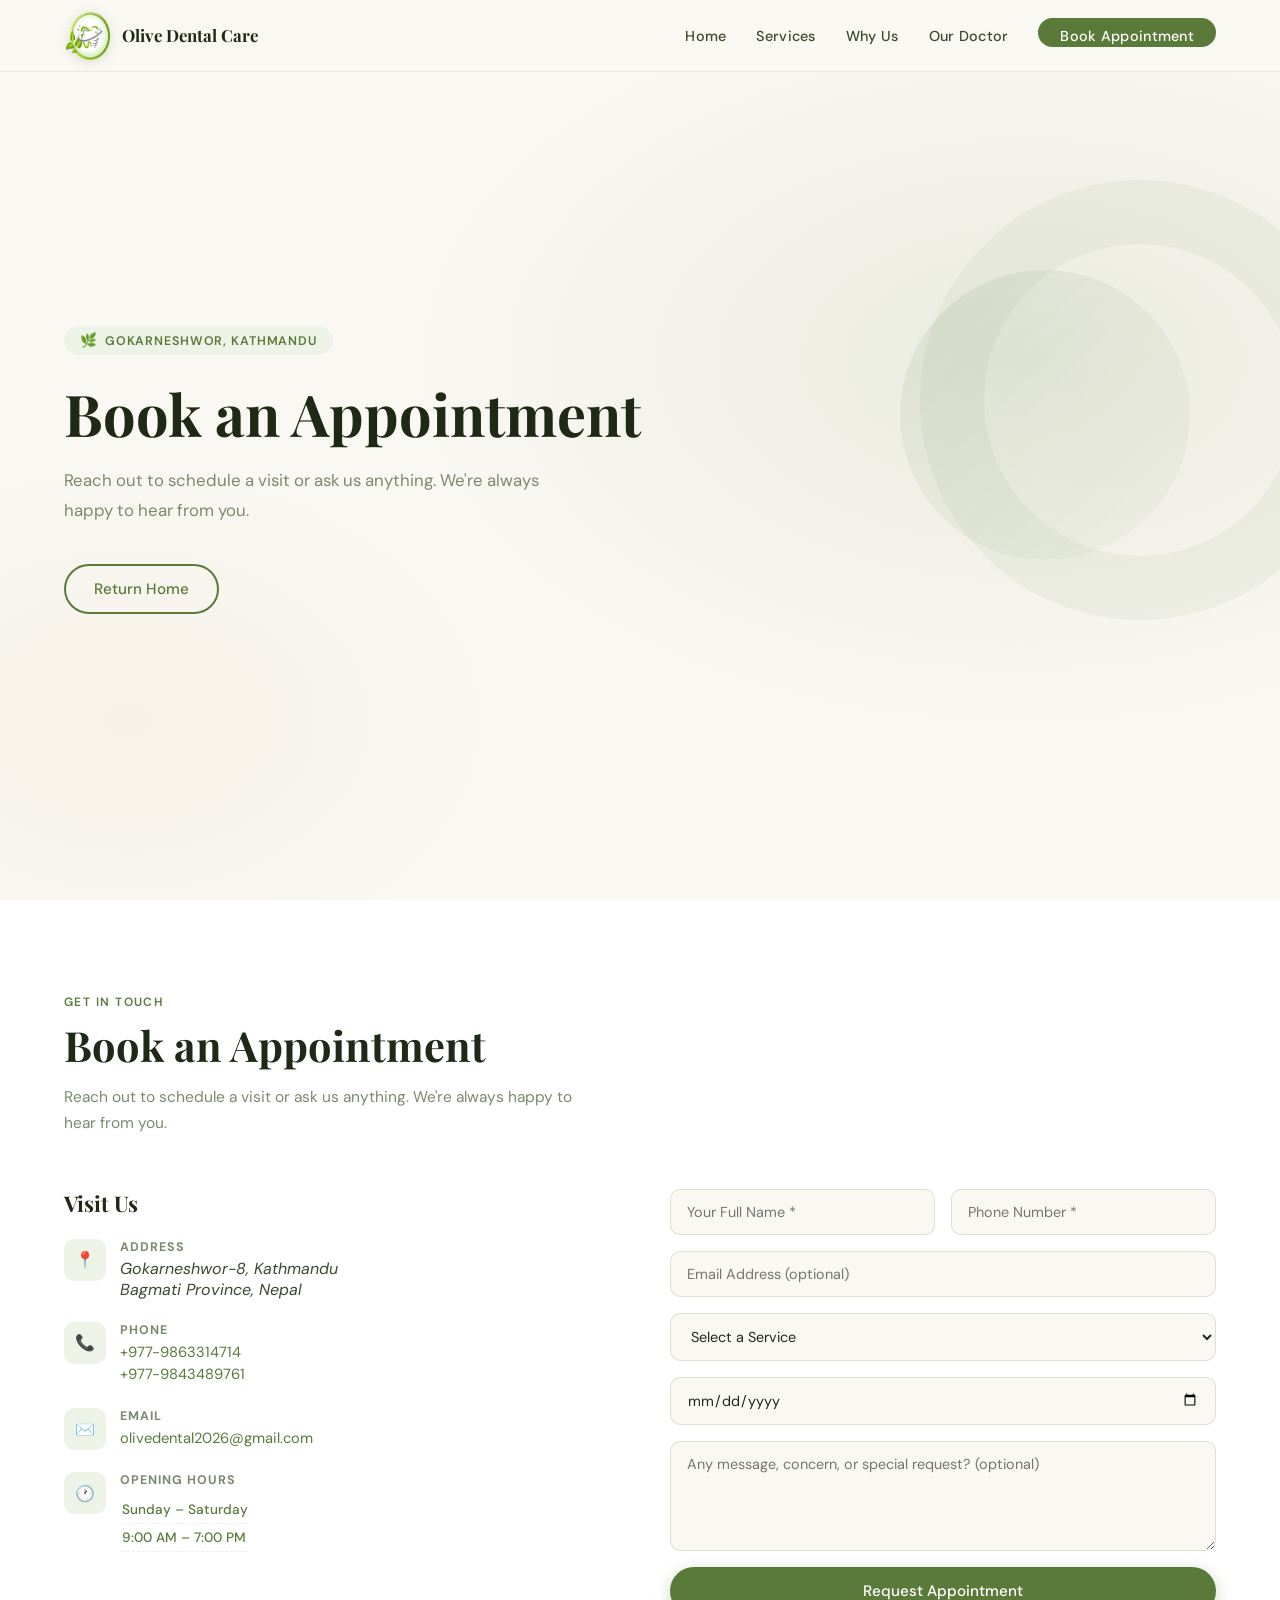
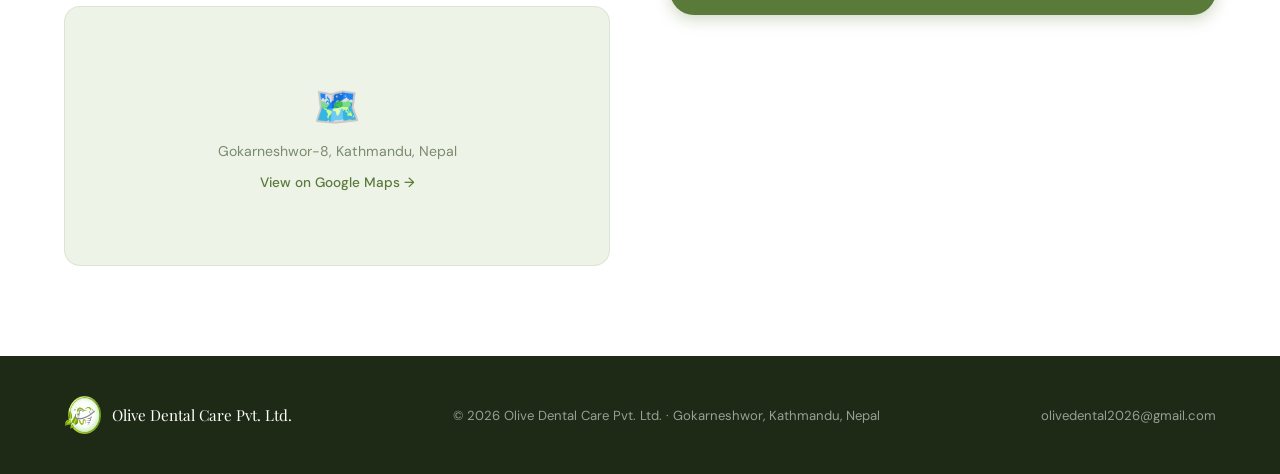
==== contact.html @ b0c2723f "changes" ====
<!DOCTYPE html>
<html lang="en">
<head>
  <meta charset="UTF-8" />
  <meta name="viewport" content="width=device-width, initial-scale=1.0"/>
  <meta name="description" content="Contact Olive Dental Care in Gokarneshwor, Kathmandu to book an appointment or ask about services, opening hours, and location."/>
  <meta name="robots" content="index, follow"/>
  <title>Contact | Olive Dental Care</title>
  <link rel="preconnect" href="https://fonts.googleapis.com"/>
  <link rel="preconnect" href="https://fonts.gstatic.com" crossorigin/>
  <link href="https://fonts.googleapis.com/css2?family=Playfair+Display:ital,wght@0,400;0,600;0,700;1,400&family=DM+Sans:wght@300;400;500&display=swap" rel="stylesheet"/>
  <link rel="stylesheet" href="style.css"/>
</head>
<body>
<nav id="navbar">
  <a href="index.html" class="nav-logo">
    <img src="assets/logo.png" alt="Olive Dental Care Logo"/>
    <div class="nav-logo-text">
      <strong>Olive Dental Care</strong>
    </div>
  </a>
  <button class="hamburger" id="hamburger" aria-label="Toggle menu">
    <span></span><span></span><span></span>
  </button>
  <ul class="nav-links" id="nav-links">
    <li><a href="index.html">Home</a></li>
    <li><a href="services.html">Services</a></li>
    <li><a href="why-us.html">Why Us</a></li>
    <li><a href="team.html">Our Doctor</a></li>
    <li><a href="contact.html" class="nav-cta">Book Appointment</a></li>
  </ul>
</nav>
<main>
  <section class="hero" id="home">
    <div class="hero-content">
      <div class="hero-badge">Gokarneshwor, Kathmandu</div>
      <h1>Book an Appointment</h1>
      <p>Reach out to schedule a visit or ask us anything. We're always happy to hear from you.</p>
      <div class="hero-actions">
        <a href="index.html" class="btn-outline">Return Home</a>
      </div>
    </div>
  </section>

  <section id="contact">
    <div class="reveal">
      <span class="section-label">Get in Touch</span>
      <h2 class="section-title">Book an Appointment</h2>
      <p class="section-sub">Reach out to schedule a visit or ask us anything. We're always happy to hear from you.</p>
    </div>

    <div class="contact-wrap">
      <div class="contact-info reveal">
        <h3>Visit Us</h3>
        <div class="info-item">
          <div class="info-icon">📍</div>
          <div>
            <h5>Address</h5>
            <address>Gokarneshwor-8, Kathmandu<br/>Bagmati Province, Nepal</address>
          </div>
        </div>
        <div class="info-item">
          <div class="info-icon">📞</div>
          <div>
            <h5>Phone</h5>
            <p>
              <a href="tel:+97701XXXXXXX">+977-9863314714</a><br/>
              <a href="tel:+9779XXXXXXXXX">+977-9843489761</a>
            </p>
          </div>
        </div>
        <div class="info-item">
          <div class="info-icon">✉️</div>
          <div>
            <h5>Email</h5>
            <p><a href="mailto:olivedental2026@gmail.com">olivedental2026@gmail.com</a></p>
          </div>
        </div>
        <div class="info-item">
          <div class="info-icon">🕐</div>
          <div>
            <h5>Opening Hours</h5>
            <table class="hours-table">
              <tr><td>Sunday – Saturday</td></tr>
              <tr><td>9:00 AM – 7:00 PM</td></tr>
            </table>
          </div>
        </div>
        <div class="map-wrap reveal">
          <span>🗺️</span>
          <p>Gokarneshwor-8, Kathmandu, Nepal</p>
          <a href="https://maps.app.goo.gl/W4mNRPkaabusVkdQ7" target="_blank" rel="noopener">
            View on Google Maps →
          </a>
        </div>
      </div>
      <div class="reveal">
        <div class="contact-form" id="appt-form">
          <div class="form-row">
            <input type="text" placeholder="Your Full Name *" id="f-name" required/>
            <input type="tel" placeholder="Phone Number *" id="f-phone" required/>
          </div>
          <input type="email" placeholder="Email Address (optional)" id="f-email"/>
          <select id="f-service">
            <option value="" disabled selected>Select a Service</option>
            <option>General Check-up &amp; Cleaning</option>
            <option>Teeth Whitening</option>
            <option>Dental Filling</option>
            <option>Root Canal Treatment</option>
            <option>Orthodontics / Braces</option>
            <option>Crowns &amp; Bridges</option>
            <option>Dental Implants</option>
            <option>Paediatric Dentistry</option>
            <option>Other / Not Sure</option>
          </select>
          <input type="date" id="f-date"/>
          <textarea placeholder="Any message, concern, or special request? (optional)" id="f-msg"></textarea>
          <button class="btn-primary" onclick="submitForm()" type="button">
            Request Appointment
          </button>
          <div class="form-success" id="form-success">
            ✅ Thank you! We'll call you shortly to confirm your appointment.
          </div>
        </div>
      </div>
    </div>
  </section>
</main>
<footer>
  <div class="footer-brand">
    <img src="assets/logo.png" alt="Olive Dental Care"/>
    <span>Olive Dental Care Pvt. Ltd.</span>
  </div>
  <p>© 2026 Olive Dental Care Pvt. Ltd. · Gokarneshwor, Kathmandu, Nepal</p>
  <p><a href="mailto:olivedental2026@gmail.com">olivedental2026@gmail.com</a></p>
</footer>
<script src="script.js"></script>
</body>
</html>
---- style.css ----
/* ═══════════════════════════════════════════════
   Olive Dental Care Pvt. Ltd. — Stylesheet
   ═══════════════════════════════════════════════ */

:root {
  --olive:       #5a7a3a;
  --olive-light: #7da050;
  --olive-pale:  #eef3e8;
  --cream:       #faf8f3;
  --dark:        #1e2a16;
  --text:        #3a4a2e;
  --muted:       #7a8a6e;
  --white:       #ffffff;
  --accent:      #c8a96e;
  --shadow:      0 4px 24px rgba(30,42,22,.10);
}

*, *::before, *::after { box-sizing: border-box; margin: 0; padding: 0; }
html { scroll-behavior: smooth; }

body {
  font-family: 'DM Sans', sans-serif;
  background: var(--cream);
  color: var(--text);
  overflow-x: hidden;
}

/* ── NAV ───────────────────────────────────────── */
nav {
  position: fixed; top: 0; left: 0; right: 0; z-index: 100;
  display: flex; align-items: center; justify-content: space-between;
  padding: 0 5%;
  height: 72px;
  background: rgba(250,248,243,.94);
  backdrop-filter: blur(12px);
  border-bottom: 1px solid rgba(90,122,58,.12);
  transition: box-shadow .3s;
}
nav.scrolled { box-shadow: var(--shadow); }

.nav-logo {
  display: flex; align-items: center; gap: 10px;
  text-decoration: none;
}
.nav-logo img {
  width: 48px; height: 48px;
  object-fit: contain;
  filter: drop-shadow(0 2px 6px rgba(90,122,58,.20));
}
.nav-logo-text { line-height: 1.15; }
.nav-logo-text strong {
  display: block;
  font-family: 'Playfair Display', serif;
  font-size: 1.05rem; font-weight: 700;
  color: var(--dark);
}
.nav-logo-text small {
  font-size: .68rem; font-weight: 400;
  color: var(--muted); letter-spacing: .07em;
  text-transform: uppercase;
}

.nav-links { display: flex; gap: 30px; list-style: none; }
.nav-links a {
  text-decoration: none; font-size: .9rem; font-weight: 500;
  color: var(--text); letter-spacing: .02em;
  position: relative; padding-bottom: 2px;
}
.nav-links a::after {
  content: ''; position: absolute; left: 0; bottom: 0;
  width: 0; height: 2px; background: var(--olive);
  transition: width .3s;
}
.nav-links a:hover::after { width: 100%; }
.nav-cta {
  background: var(--olive); color: white !important;
  padding: 9px 22px; border-radius: 50px;
  font-weight: 500 !important;
  transition: background .2s !important;
}
.nav-cta:hover { background: var(--olive-light) !important; }
.nav-cta::after { display: none !important; }

.hamburger {
  display: none; flex-direction: column; gap: 5px; cursor: pointer;
  background: none; border: none; padding: 4px;
}
.hamburger span {
  display: block; width: 24px; height: 2px;
  background: var(--dark); border-radius: 2px; transition: all .3s;
}

/* ── HERO ──────────────────────────────────────── */
.hero {
  min-height: 100vh;
  display: flex; align-items: center;
  padding: 110px 5% 70px;
  background:
    radial-gradient(ellipse 70% 60% at 80% 40%, rgba(90,122,58,.10) 0%, transparent 70%),
    radial-gradient(ellipse 50% 50% at 10% 80%, rgba(200,169,110,.08) 0%, transparent 60%),
    var(--cream);
  position: relative; overflow: hidden;
}
.hero::before {
  content: '';
  position: absolute; right: -80px; top: 20%;
  width: 440px; height: 440px; border-radius: 50%;
  border: 64px solid rgba(90,122,58,.06);
  pointer-events: none;
}
.hero::after {
  content: '';
  position: absolute; right: 90px; top: 30%;
  width: 290px; height: 290px; border-radius: 50%;
  background: linear-gradient(135deg, rgba(90,122,58,.10), rgba(125,160,80,.04));
  pointer-events: none;
}

.hero-content { max-width: 620px; }
.hero-badge {
  display: inline-flex; align-items: center; gap: 7px;
  background: var(--olive-pale); color: var(--olive);
  padding: 6px 16px; border-radius: 50px;
  font-size: .78rem; font-weight: 600; letter-spacing: .07em;
  text-transform: uppercase; margin-bottom: 26px;
  animation: fadeUp .7s ease both;
}
.hero-badge::before { content: '🌿'; font-size: .85rem; }

.hero h1 {
  font-family: 'Playfair Display', serif;
  font-size: clamp(2.4rem, 5vw, 3.6rem);
  line-height: 1.12; font-weight: 700;
  color: var(--dark); margin-bottom: 20px;
  animation: fadeUp .7s .1s ease both;
}
.hero h1 em { font-style: italic; color: var(--olive); }

.hero p {
  font-size: 1.05rem; line-height: 1.78;
  color: var(--muted); max-width: 490px; margin-bottom: 38px;
  animation: fadeUp .7s .2s ease both;
}

.hero-actions {
  display: flex; gap: 14px; flex-wrap: wrap;
  animation: fadeUp .7s .3s ease both;
}

.hero-stats {
  display: flex; gap: 36px; margin-top: 54px;
  animation: fadeUp .7s .4s ease both;
}
.stat span {
  display: block;
  font-family: 'Playfair Display', serif;
  font-size: 1.9rem; font-weight: 700; color: var(--dark);
}
.stat small { font-size: .82rem; color: var(--muted); font-weight: 400; }

/* ── BUTTONS ───────────────────────────────────── */
.btn-primary {
  background: var(--olive); color: white;
  padding: 14px 32px; border-radius: 50px;
  font-size: .95rem; font-weight: 500; font-family: 'DM Sans', sans-serif;
  text-decoration: none; border: none; cursor: pointer;
  transition: background .2s, transform .2s, box-shadow .2s;
  box-shadow: 0 4px 16px rgba(90,122,58,.30);
}
.btn-primary:hover {
  background: var(--olive-light);
  transform: translateY(-2px);
  box-shadow: 0 6px 24px rgba(90,122,58,.35);
}
.btn-outline {
  background: transparent; color: var(--olive);
  padding: 13px 28px; border-radius: 50px;
  font-size: .95rem; font-weight: 500; font-family: 'DM Sans', sans-serif;
  text-decoration: none; border: 2px solid var(--olive);
  transition: background .2s, color .2s;
}
.btn-outline:hover { background: var(--olive); color: white; }

/* ── SECTION COMMONS ───────────────────────────── */
section { padding: 90px 5%; }
.section-label {
  display: inline-block;
  font-size: .75rem; font-weight: 600;
  letter-spacing: .12em; text-transform: uppercase;
  color: var(--olive); margin-bottom: 10px;
}
.section-title {
  font-family: 'Playfair Display', serif;
  font-size: clamp(1.8rem, 3.5vw, 2.6rem);
  font-weight: 700; color: var(--dark);
  line-height: 1.2; margin-bottom: 14px;
}
.section-sub {
  font-size: .97rem; color: var(--muted);
  line-height: 1.7; max-width: 520px;
}

/* ── SERVICES ──────────────────────────────────── */
#services { background: var(--white); }
.services-header { text-align: center; margin-bottom: 56px; }
.services-header .section-sub { margin: 0 auto; }

.services-grid {
  display: grid;
  grid-template-columns: repeat(auto-fit, minmax(240px, 1fr));
  gap: 24px;
}
.service-card {
  background: var(--cream);
  border: 1px solid rgba(90,122,58,.10);
  border-radius: 20px; padding: 32px 28px;
  transition: transform .25s, box-shadow .25s, border-color .25s;
}
.service-card:hover {
  transform: translateY(-6px);
  box-shadow: 0 12px 36px rgba(90,122,58,.13);
  border-color: rgba(90,122,58,.24);
}
.service-icon {
  width: 52px; height: 52px; border-radius: 14px;
  background: var(--olive-pale);
  display: flex; align-items: center; justify-content: center;
  font-size: 1.5rem; margin-bottom: 18px;
}
.service-card h3 {
  font-family: 'Playfair Display', serif;
  font-size: 1.1rem; font-weight: 600;
  color: var(--dark); margin-bottom: 8px;
}
.service-card p { font-size: .88rem; color: var(--muted); line-height: 1.65; }

/* ── WHY US ────────────────────────────────────── */
#why { background: var(--olive); color: white; }
#why .section-label { color: var(--accent); }
#why .section-title { color: white; }
#why .section-sub { color: rgba(255,255,255,.70); }

.why-grid {
  display: grid; grid-template-columns: 1fr 1fr;
  gap: 24px; margin-top: 52px;
}
.why-item {
  display: flex; gap: 16px; align-items: flex-start;
  background: rgba(255,255,255,.08);
  border: 1px solid rgba(255,255,255,.12);
  border-radius: 16px; padding: 24px;
  transition: background .25s;
}
.why-item:hover { background: rgba(255,255,255,.14); }
.why-num {
  font-family: 'Playfair Display', serif;
  font-size: 2rem; font-weight: 700; color: var(--accent);
  line-height: 1; flex-shrink: 0;
}
.why-item h4 { font-weight: 600; font-size: .95rem; margin-bottom: 6px; }
.why-item p { font-size: .85rem; color: rgba(255,255,255,.65); line-height: 1.6; }

/* ── TEAM ──────────────────────────────────────── */
#team { background: var(--cream); }
.team-center { display: flex; justify-content: center; margin-top: 52px; }

.team-card {
  background: white; border-radius: 24px; overflow: hidden;
  box-shadow: 0 8px 40px rgba(30,42,22,.13);
  max-width: 380px; width: 100%;
  transition: transform .25s, box-shadow .25s;
}
.team-card:hover {
  transform: translateY(-6px);
  box-shadow: 0 16px 48px rgba(30,42,22,.17);
}
.team-avatar {
  height: 200px;
  background: linear-gradient(135deg, var(--olive-pale) 0%, rgba(200,169,110,.18) 100%);
  display: flex; align-items: center; justify-content: center;
  font-size: 5rem;
  position: relative;
}
.team-avatar::after {
  content: '';
  position: absolute; bottom: 0; left: 0; right: 0; height: 40px;
  background: linear-gradient(to top, white, transparent);
}
.team-info { padding: 28px 32px 32px; text-align: center; }
.team-info h4 {
  font-family: 'Playfair Display', serif;
  font-size: 1.35rem; color: var(--dark); margin-bottom: 6px;
}
.team-badge {
  display: inline-block;
  background: var(--olive-pale); color: var(--olive);
  font-size: .78rem; font-weight: 600; letter-spacing: .06em;
  text-transform: uppercase; padding: 4px 14px; border-radius: 50px;
  margin-bottom: 14px;
}
.founder-tag {
  display: inline-flex; align-items: center; gap: 5px;
  background: rgba(200,169,110,.15); color: var(--accent);
  font-size: .75rem; font-weight: 600; letter-spacing: .06em;
  text-transform: uppercase; padding: 4px 12px; border-radius: 50px;
  margin-bottom: 14px; margin-left: 6px;
  border: 1px solid rgba(200,169,110,.30);
}
.team-info p { font-size: .9rem; color: var(--muted); line-height: 1.65; }
.team-divider {
  width: 48px; height: 3px;
  background: var(--olive); border-radius: 2px;
  margin: 14px auto;
}

/* ── CONTACT ───────────────────────────────────── */
#contact { background: var(--white); }
.contact-wrap {
  display: grid; grid-template-columns: 1fr 1fr;
  gap: 60px; align-items: start; margin-top: 52px;
}
.contact-info h3 {
  font-family: 'Playfair Display', serif;
  font-size: 1.35rem; color: var(--dark); margin-bottom: 22px;
}
.info-item {
  display: flex; gap: 14px; align-items: flex-start; margin-bottom: 22px;
}
.info-icon {
  width: 42px; height: 42px; border-radius: 10px;
  background: var(--olive-pale);
  display: flex; align-items: center; justify-content: center;
  font-size: 1rem; flex-shrink: 0;
}
.info-item h5 {
  font-size: .78rem; color: var(--muted);
  text-transform: uppercase; letter-spacing: .08em; margin-bottom: 3px;
}
.info-item p { font-size: .92rem; color: var(--dark); line-height: 1.55; }
.info-item a { color: var(--olive); text-decoration: none; }
.info-item a:hover { text-decoration: underline; }

.hours-table { width: 100%; margin-top: 6px; }
.hours-table tr {
  display: flex; justify-content: space-between;
  padding: 5px 0; border-bottom: 1px dashed rgba(90,122,58,.12);
}
.hours-table td { font-size: .85rem; color: var(--text); }
.hours-table td:last-child { color: var(--olive); font-weight: 500; }

/* contact form */
.contact-form { display: flex; flex-direction: column; gap: 16px; }
.form-row { display: grid; grid-template-columns: 1fr 1fr; gap: 16px; }
.contact-form input,
.contact-form select,
.contact-form textarea {
  width: 100%; padding: 13px 16px;
  border: 1.5px solid rgba(90,122,58,.18); border-radius: 10px;
  font-size: .9rem; font-family: 'DM Sans', sans-serif;
  background: var(--cream); color: var(--dark);
  outline: none; transition: border-color .2s, box-shadow .2s;
}
.contact-form input:focus,
.contact-form select:focus,
.contact-form textarea:focus {
  border-color: var(--olive);
  box-shadow: 0 0 0 3px rgba(90,122,58,.10);
}
.contact-form textarea { resize: vertical; min-height: 110px; }
.form-success {
  display: none;
  background: var(--olive-pale); color: var(--olive);
  padding: 14px 18px; border-radius: 10px;
  font-size: .9rem; font-weight: 500;
  border: 1px solid rgba(90,122,58,.20);
}

/* map placeholder */
.map-wrap {
  border-radius: 16px; overflow: hidden;
  border: 1.5px solid rgba(90,122,58,.12);
  margin-top: 52px; height: 260px;
  background: var(--olive-pale);
  display: flex; align-items: center; justify-content: center;
  flex-direction: column; gap: 10px;
}
.map-wrap span { font-size: 2.4rem; }
.map-wrap p { font-size: .88rem; color: var(--muted); }
.map-wrap a {
  font-size: .85rem; color: var(--olive);
  font-weight: 500; text-decoration: none; margin-top: 4px;
}
.map-wrap a:hover { text-decoration: underline; }

/* ── FOOTER ────────────────────────────────────── */
footer {
  background: var(--dark); color: rgba(255,255,255,.55);
  padding: 40px 5%;
  display: flex; align-items: center; justify-content: space-between;
  flex-wrap: wrap; gap: 16px;
}
.footer-brand {
  display: flex; align-items: center; gap: 10px;
}
.footer-brand img { width: 38px; height: 38px; object-fit: contain; }
.footer-brand span {
  font-family: 'Playfair Display', serif;
  font-size: .95rem; color: white;
}
footer p { font-size: .82rem; }
footer a { color: rgba(255,255,255,.55); text-decoration: none; }
footer a:hover { color: var(--accent); }

/* ── ANIMATIONS ────────────────────────────────── */
@keyframes fadeUp {
  from { opacity: 0; transform: translateY(24px); }
  to   { opacity: 1; transform: translateY(0); }
}
.reveal {
  opacity: 0; transform: translateY(30px);
  transition: opacity .65s ease, transform .65s ease;
}
.reveal.visible { opacity: 1; transform: translateY(0); }

/* ── MOBILE ────────────────────────────────────── */
@media (max-width: 768px) {
  .hamburger { display: flex; }
  .nav-links {
    position: fixed; top: 72px; left: 0; right: 0;
    background: var(--cream);
    border-top: 1px solid rgba(90,122,58,.12);
    flex-direction: column; gap: 0;
    max-height: 0; overflow: hidden;
    transition: max-height .35s ease;
  }
  .nav-links.open { max-height: 360px; }
  .nav-links li a {
    display: block; padding: 14px 6%;
    border-bottom: 1px solid rgba(90,122,58,.07);
  }
  .nav-cta { margin: 10px 6%; border-radius: 50px; text-align: center; }

  .hero { padding-top: 110px; text-align: center; }
  .hero p { margin: 0 auto 36px; }
  .hero-actions { justify-content: center; }
  .hero-stats { justify-content: center; }
  .hero::before, .hero::after { display: none; }

  .why-grid { grid-template-columns: 1fr; }
  .contact-wrap { grid-template-columns: 1fr; gap: 40px; }
  .form-row { grid-template-columns: 1fr; }
  .team-info { padding: 22px 24px 26px; }
}
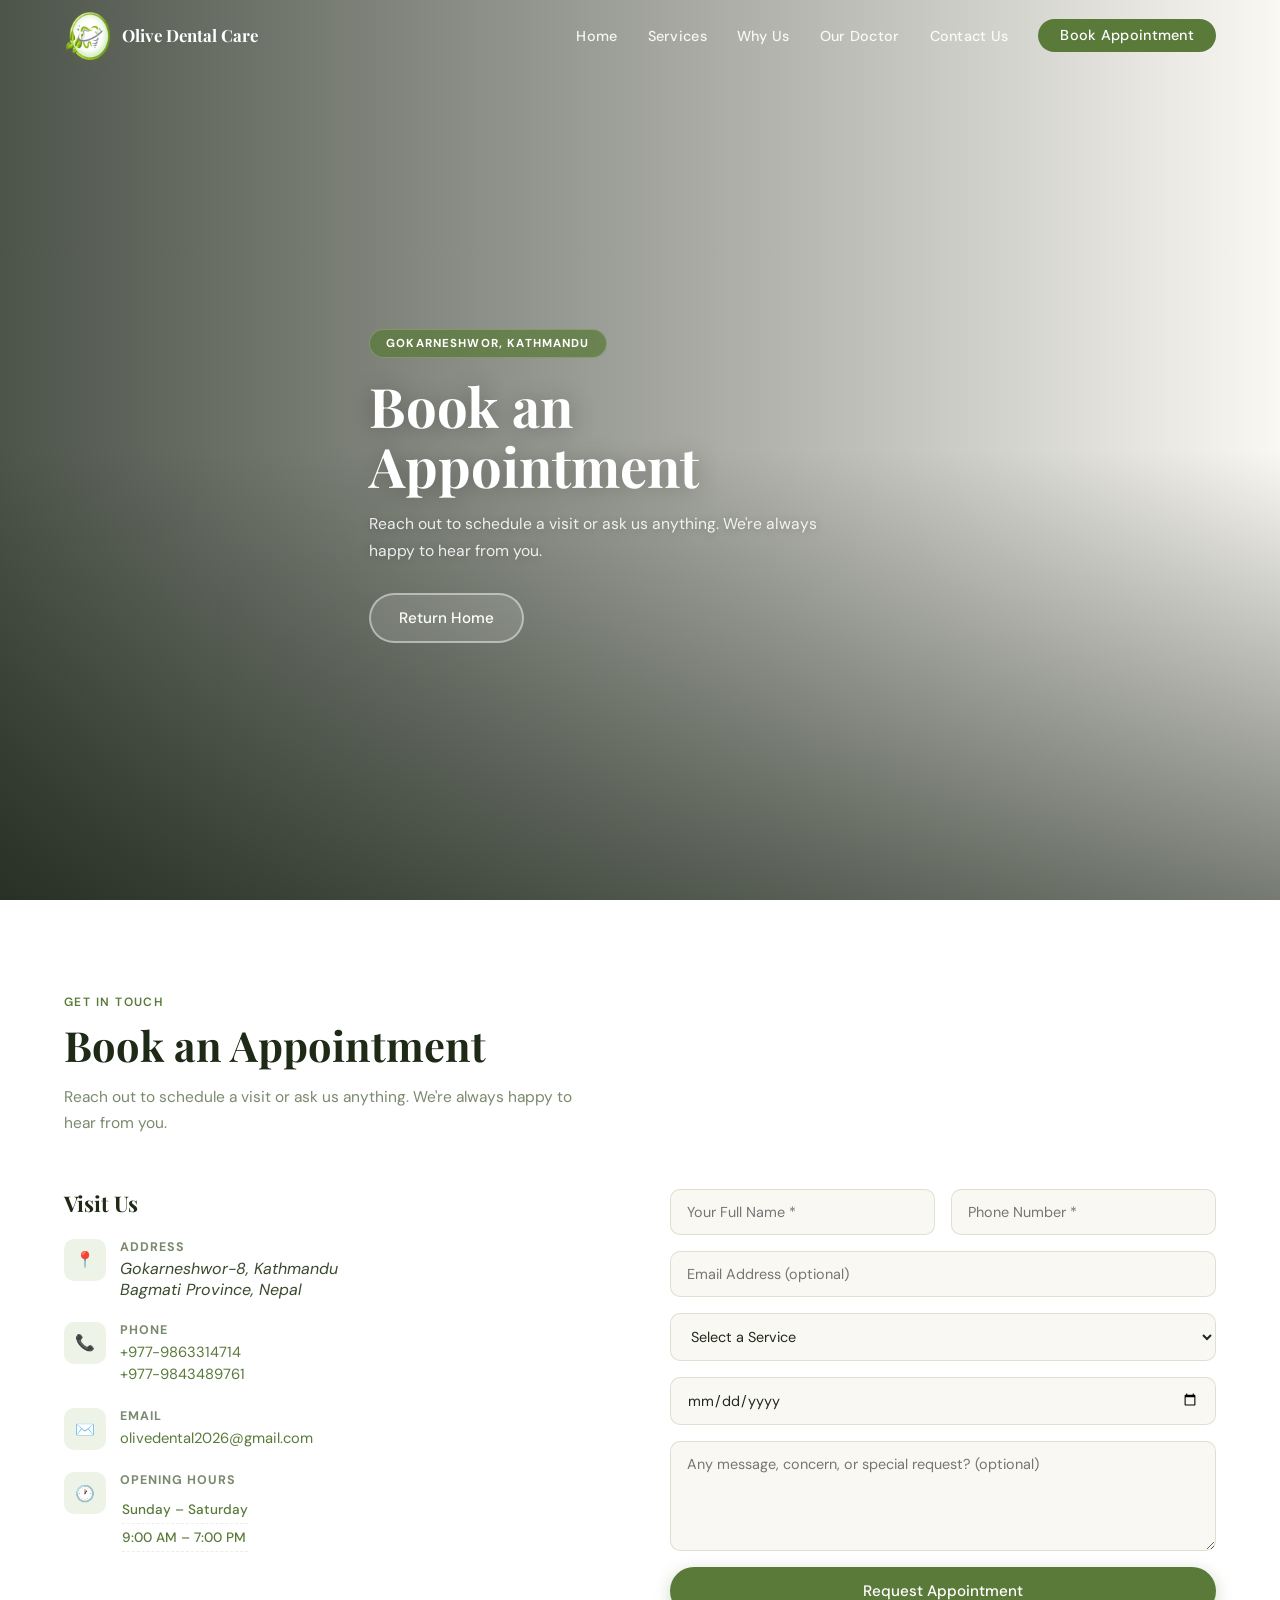
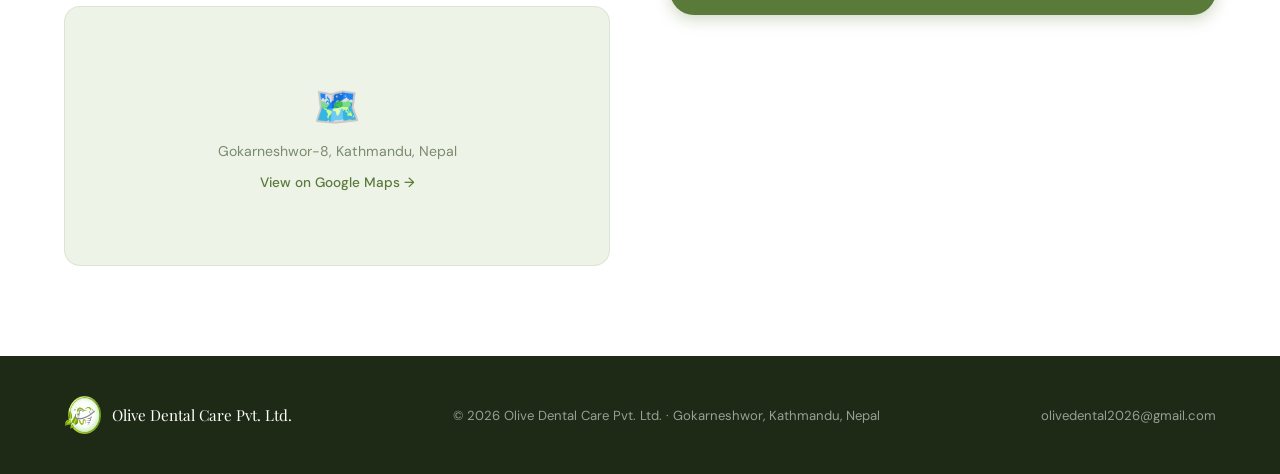
==== commit 2f915506: "changes" ====
--- a/contact.html
+++ b/contact.html
@@ -27,6 +27,7 @@
     <li><a href="services.html">Services</a></li>
     <li><a href="why-us.html">Why Us</a></li>
     <li><a href="team.html">Our Doctor</a></li>
+    <li><a href="contact.html">Contact Us</a></li>
     <li><a href="contact.html" class="nav-cta">Book Appointment</a></li>
   </ul>
 </nav>
--- a/style.css
+++ b/style.css
@@ -31,12 +31,17 @@
   display: flex; align-items: center; justify-content: space-between;
   padding: 0 5%;
   height: 72px;
-  background: rgba(250,248,243,.94);
-  backdrop-filter: blur(12px);
+  background: rgba(250,248,243,0);
+  backdrop-filter: blur(0px);
+  border-bottom: 1px solid rgba(90,122,58,0);
+  transition: background .4s ease, backdrop-filter .4s ease, box-shadow .4s ease, border-color .4s ease;
+}
+nav.scrolled {
+  background: rgba(250,248,243,.97);
+  backdrop-filter: blur(14px);
   border-bottom: 1px solid rgba(90,122,58,.12);
-  transition: box-shadow .3s;
-}
-nav.scrolled { box-shadow: var(--shadow); }
+  box-shadow: var(--shadow);
+}
 
 .nav-logo {
   display: flex; align-items: center; gap: 10px;
@@ -52,34 +57,48 @@
   display: block;
   font-family: 'Playfair Display', serif;
   font-size: 1.05rem; font-weight: 700;
-  color: var(--dark);
-}
+  color: white;
+  transition: color .4s ease;
+}
+nav.scrolled .nav-logo-text strong { color: var(--dark); }
+
 .nav-logo-text small {
   font-size: .68rem; font-weight: 400;
-  color: var(--muted); letter-spacing: .07em;
+  color: rgba(255,255,255,.75); letter-spacing: .07em;
   text-transform: uppercase;
-}
-
-.nav-links { display: flex; gap: 30px; list-style: none; }
+  transition: color .4s ease;
+}
+nav.scrolled .nav-logo-text small { color: var(--muted); }
+
+.nav-links { display: flex; gap: 30px; list-style: none; align-items: center; }
 .nav-links a {
   text-decoration: none; font-size: .9rem; font-weight: 500;
-  color: var(--text); letter-spacing: .02em;
+  color: rgba(255,255,255,.90); letter-spacing: .02em;
   position: relative; padding-bottom: 2px;
-}
+  transition: color .4s ease;
+}
+nav.scrolled .nav-links a { color: var(--text); }
 .nav-links a::after {
   content: ''; position: absolute; left: 0; bottom: 0;
   width: 0; height: 2px; background: var(--olive);
   transition: width .3s;
 }
 .nav-links a:hover::after { width: 100%; }
-.nav-cta {
-  background: var(--olive); color: white !important;
-  padding: 9px 22px; border-radius: 50px;
-  font-weight: 500 !important;
-  transition: background .2s !important;
-}
-.nav-cta:hover { background: var(--olive-light) !important; }
-.nav-cta::after { display: none !important; }
+.nav-links li a.nav-cta {
+  background: var(--olive);
+  color: white;
+  padding: 9px 22px;
+  padding-bottom: 9px;
+  border-radius: 50px;
+  font-weight: 500;
+  display: inline-flex;
+  align-items: center;
+  justify-content: center;
+  line-height: 1;
+  transition: background .2s;
+}
+.nav-links li a.nav-cta:hover { background: var(--olive-light); }
+.nav-links li a.nav-cta::after { display: none; }
 
 .hamburger {
   display: none; flex-direction: column; gap: 5px; cursor: pointer;
@@ -87,76 +106,161 @@
 }
 .hamburger span {
   display: block; width: 24px; height: 2px;
-  background: var(--dark); border-radius: 2px; transition: all .3s;
-}
-
-/* ── HERO ──────────────────────────────────────── */
+  background: white; border-radius: 2px; transition: all .3s;
+}
+nav.scrolled .hamburger span { background: var(--dark); }
+
+/* ── HERO — full-screen carousel ───────────────── */
 .hero {
-  min-height: 100vh;
-  display: flex; align-items: center;
-  padding: 110px 5% 70px;
-  background:
-    radial-gradient(ellipse 70% 60% at 80% 40%, rgba(90,122,58,.10) 0%, transparent 70%),
-    radial-gradient(ellipse 50% 50% at 10% 80%, rgba(200,169,110,.08) 0%, transparent 60%),
-    var(--cream);
-  position: relative; overflow: hidden;
-}
+  position: relative;
+  height: 100vh;
+  height: 100dvh;
+  overflow: hidden;
+  display: flex;
+  align-items: center;
+  justify-content: center;
+  flex-shrink: 0;
+}
+
+/* Carousel: slides sit behind everything */
+.hero-slider {
+  position: absolute;
+  inset: 0;
+  z-index: 0;
+}
+.hero-slider .slide {
+  position: absolute;
+  inset: 0;
+  opacity: 0;
+  transition: opacity 1.2s ease;
+}
+.hero-slider .slide.active { opacity: 1; }
+.hero-slider img {
+  width: 100%; height: 100%;
+  object-fit: cover; display: block;
+  filter: saturate(1.08) brightness(.82) contrast(1.04);
+}
+/* Keep the clock/watch in hero-1 always in frame */
+.hero-slider img.slide-hero1 {
+  object-position: right center;
+}
+
+/* Dark gradient overlay so text is readable */
 .hero::before {
   content: '';
-  position: absolute; right: -80px; top: 20%;
-  width: 440px; height: 440px; border-radius: 50%;
-  border: 64px solid rgba(90,122,58,.06);
+  position: absolute; inset: 0; z-index: 1;
+  background:
+    linear-gradient(to right, rgba(10,20,8,.72) 0%, rgba(10,20,8,.30) 60%, transparent 100%),
+    linear-gradient(to top, rgba(10,20,8,.55) 0%, transparent 50%);
   pointer-events: none;
 }
-.hero::after {
-  content: '';
-  position: absolute; right: 90px; top: 30%;
-  width: 290px; height: 290px; border-radius: 50%;
-  background: linear-gradient(135deg, rgba(90,122,58,.10), rgba(125,160,80,.04));
-  pointer-events: none;
-}
-
-.hero-content { max-width: 620px; }
-.hero-badge {
-  display: inline-flex; align-items: center; gap: 7px;
-  background: var(--olive-pale); color: var(--olive);
+
+/* Text content */
+.hero-content {
+  position: relative;
+  z-index: 3;
+  max-width: 680px;
+  padding: 0 6%;
+  margin-top: 72px; /* offset for fixed navbar */
+  display: flex;
+  flex-direction: column;
+  align-items: flex-start;
+  gap: 0;
+  width: 100%;
+}
+
+.hero-badge, .hero-chip {
+  display: inline-flex; align-items: center; gap: 8px;
+  background: rgba(90,122,58,.75);
+  backdrop-filter: blur(8px);
+  color: white;
   padding: 6px 16px; border-radius: 50px;
-  font-size: .78rem; font-weight: 600; letter-spacing: .07em;
-  text-transform: uppercase; margin-bottom: 26px;
+  font-size: .72rem; font-weight: 700; letter-spacing: .10em;
+  text-transform: uppercase; margin-bottom: 18px;
+  border: 1px solid rgba(255,255,255,.20);
   animation: fadeUp .7s ease both;
 }
-.hero-badge::before { content: '🌿'; font-size: .85rem; }
 
 .hero h1 {
   font-family: 'Playfair Display', serif;
-  font-size: clamp(2.4rem, 5vw, 3.6rem);
-  line-height: 1.12; font-weight: 700;
-  color: var(--dark); margin-bottom: 20px;
+  font-size: clamp(2.2rem, 4.5vw, 3.4rem);
+  line-height: 1.1; font-weight: 700;
+  color: white !important;
+  margin-bottom: 16px;
+  text-shadow: 0 2px 24px rgba(0,0,0,.30);
   animation: fadeUp .7s .1s ease both;
 }
-.hero h1 em { font-style: italic; color: var(--olive); }
+.hero h1 em { font-style: italic; color: #b8d98a; }
 
 .hero p {
-  font-size: 1.05rem; line-height: 1.78;
-  color: var(--muted); max-width: 490px; margin-bottom: 38px;
+  font-size: .98rem; line-height: 1.72;
+  color: rgba(255,255,255,.88) !important;
+  max-width: 480px; margin-bottom: 28px;
+  text-shadow: 0 1px 8px rgba(0,0,0,.25);
   animation: fadeUp .7s .2s ease both;
 }
 
 .hero-actions {
+  position: relative;
+  z-index: 4;
   display: flex; gap: 14px; flex-wrap: wrap;
   animation: fadeUp .7s .3s ease both;
 }
-
-.hero-stats {
-  display: flex; gap: 36px; margin-top: 54px;
-  animation: fadeUp .7s .4s ease both;
-}
-.stat span {
-  display: block;
-  font-family: 'Playfair Display', serif;
-  font-size: 1.9rem; font-weight: 700; color: var(--dark);
-}
-.stat small { font-size: .82rem; color: var(--muted); font-weight: 400; }
+.hero-actions a.btn-primary {
+  background: var(--olive);
+  color: white;
+  box-shadow: 0 8px 28px rgba(90,122,58,.45);
+}
+.hero-actions a.btn-primary:hover {
+  background: var(--olive-light);
+}
+.hero-actions a.btn-outline {
+  background: rgba(255,255,255,.12);
+  backdrop-filter: blur(8px);
+  color: white;
+  border-color: rgba(255,255,255,.45);
+}
+.hero-actions a.btn-outline:hover {
+  background: white;
+  color: var(--olive);
+  border-color: white;
+}
+
+/* Dot nav — bottom-center */
+.hero-dots {
+  position: absolute;
+  bottom: 32px; left: 50%;
+  transform: translateX(-50%);
+  z-index: 3;
+  display: flex; gap: 10px; align-items: center;
+}
+.slide-dot {
+  width: 10px; height: 10px; border-radius: 50%;
+  border: 2px solid rgba(255,255,255,.65);
+  background: transparent;
+  cursor: pointer;
+  transition: background .3s, transform .3s, border-color .3s;
+}
+.slide-dot.active {
+  background: white;
+  border-color: white;
+  transform: scale(1.3);
+}
+
+/* Progress bar */
+.hero-progress {
+  position: absolute;
+  bottom: 0; left: 0;
+  height: 3px;
+  background: var(--olive);
+  z-index: 3;
+  width: 0;
+  transition: width linear;
+}
+
+/* hero-cards not used in new layout */
+.hero-cards { display: none; }
+.hero-stats { display: none; }
 
 /* ── BUTTONS ───────────────────────────────────── */
 .btn-primary {
@@ -211,6 +315,9 @@
   gap: 24px;
 }
 .service-card {
+  display: flex;
+  flex-direction: column;
+  justify-content: space-between;
   background: var(--cream);
   border: 1px solid rgba(90,122,58,.10);
   border-radius: 20px; padding: 32px 28px;
@@ -232,7 +339,11 @@
   font-size: 1.1rem; font-weight: 600;
   color: var(--dark); margin-bottom: 8px;
 }
-.service-card p { font-size: .88rem; color: var(--muted); line-height: 1.65; }
+.service-card p { font-size: .88rem; color: var(--muted); line-height: 1.65; margin-bottom: 24px; }
+.service-card .btn-outline {
+  margin-top: auto;
+  align-self: flex-start;
+}
 
 /* ── WHY US ────────────────────────────────────── */
 #why { background: var(--olive); color: white; }
@@ -267,30 +378,74 @@
 .team-card {
   background: white; border-radius: 24px; overflow: hidden;
   box-shadow: 0 8px 40px rgba(30,42,22,.13);
-  max-width: 380px; width: 100%;
+  max-width: 460px; width: 100%;
   transition: transform .25s, box-shadow .25s;
 }
 .team-card:hover {
   transform: translateY(-6px);
   box-shadow: 0 16px 48px rgba(30,42,22,.17);
 }
+
+/* Photo area — taller so more of the doctor is visible */
 .team-avatar {
-  height: 200px;
-  background: linear-gradient(135deg, var(--olive-pale) 0%, rgba(200,169,110,.18) 100%);
-  display: flex; align-items: center; justify-content: center;
-  font-size: 5rem;
+  height: 480px;
   position: relative;
-}
-.team-avatar::after {
-  content: '';
-  position: absolute; bottom: 0; left: 0; right: 0; height: 40px;
-  background: linear-gradient(to top, white, transparent);
-}
-.team-info { padding: 28px 32px 32px; text-align: center; }
-.team-info h4 {
-  font-family: 'Playfair Display', serif;
-  font-size: 1.35rem; color: var(--dark); margin-bottom: 6px;
-}
+  overflow: hidden;
+  background: var(--olive-pale);
+}
+.team-avatar img {
+  width: 100%; height: 100%;
+  object-fit: cover;
+  object-position: center 8%;
+  display: block;
+  transition: transform .5s ease;
+}
+.team-card:hover .team-avatar img {
+  transform: scale(1.03);
+}
+
+/* Name + badges overlaid at the bottom of the photo */
+.team-avatar-overlay {
+  position: absolute;
+  bottom: 0; left: 0; right: 0;
+  padding: 48px 28px 22px;
+  background: linear-gradient(to top, rgba(10,20,8,.82) 0%, rgba(10,20,8,.40) 60%, transparent 100%);
+  display: flex;
+  flex-direction: column;
+  align-items: center;
+  gap: 6px;
+}
+.team-avatar-overlay h4 {
+  font-family: 'Playfair Display', serif;
+  font-size: 1.4rem; font-weight: 700;
+  color: white;
+  text-align: center;
+  text-shadow: 0 2px 10px rgba(0,0,0,.4);
+  margin: 0;
+}
+.team-avatar-overlay .team-badge {
+  background: rgba(90,122,58,.80);
+  backdrop-filter: blur(6px);
+  color: white;
+  border: 1px solid rgba(255,255,255,.20);
+  margin-bottom: 0;
+}
+.team-avatar-overlay .founder-tag {
+  background: rgba(200,169,110,.25);
+  backdrop-filter: blur(6px);
+  color: #f0d898;
+  border: 1px solid rgba(200,169,110,.40);
+  margin: 0;
+}
+
+/* Info section below — now just the description */
+.team-info {
+  padding: 20px 32px 28px;
+  text-align: center;
+}
+.team-info h4 { display: none; } /* name is now on the photo */
+.team-info .team-badge,
+.team-info .founder-tag { display: none; } /* badges are now on the photo */
 .team-badge {
   display: inline-block;
   background: var(--olive-pale); color: var(--olive);
@@ -440,11 +595,11 @@
   }
   .nav-cta { margin: 10px 6%; border-radius: 50px; text-align: center; }
 
-  .hero { padding-top: 110px; text-align: center; }
-  .hero p { margin: 0 auto 36px; }
-  .hero-actions { justify-content: center; }
-  .hero-stats { justify-content: center; }
-  .hero::before, .hero::after { display: none; }
+  .hero { height: 100vh; height: 100dvh; }
+  .hero-content { padding: 0 5%; margin-top: 72px; }
+  .hero h1 { font-size: clamp(1.9rem, 8vw, 2.6rem); }
+  .hero-actions { justify-content: flex-start; }
+  .hero-dots { bottom: 24px; }
 
   .why-grid { grid-template-columns: 1fr; }
   .contact-wrap { grid-template-columns: 1fr; gap: 40px; }
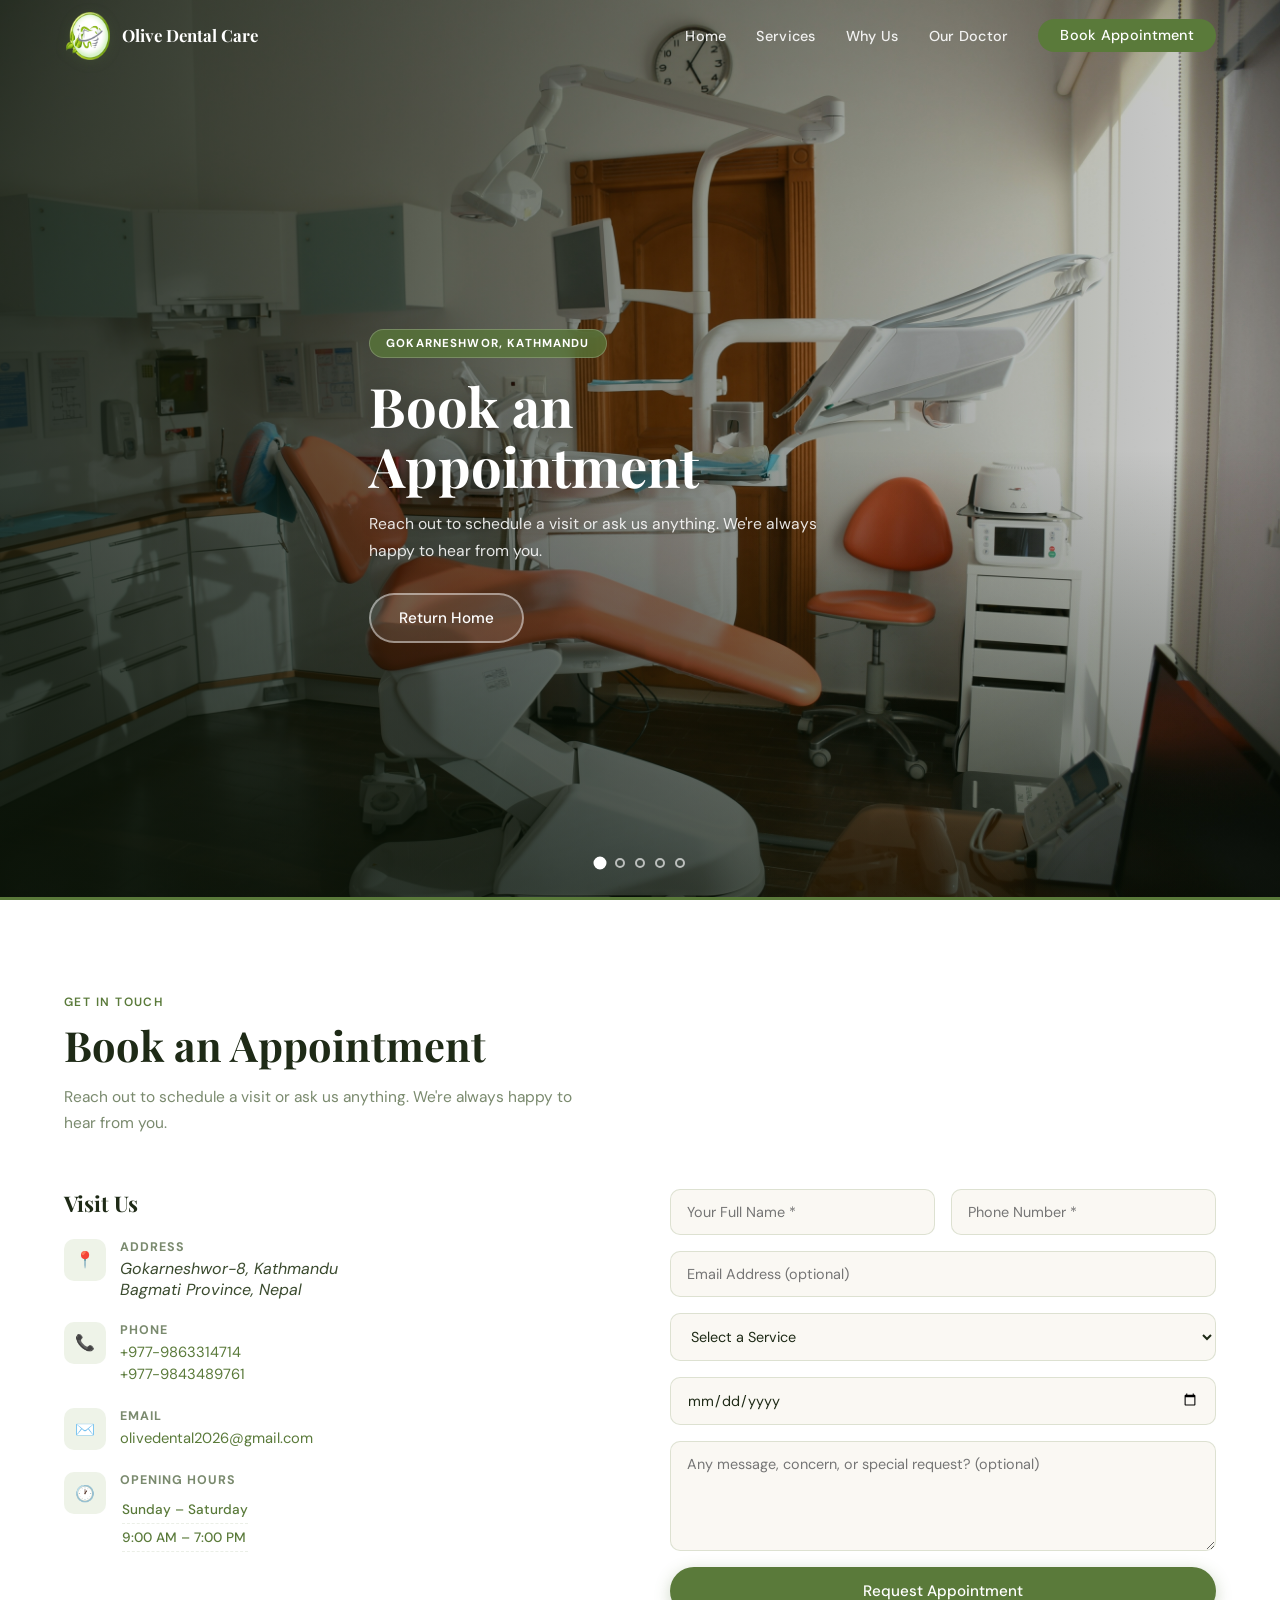
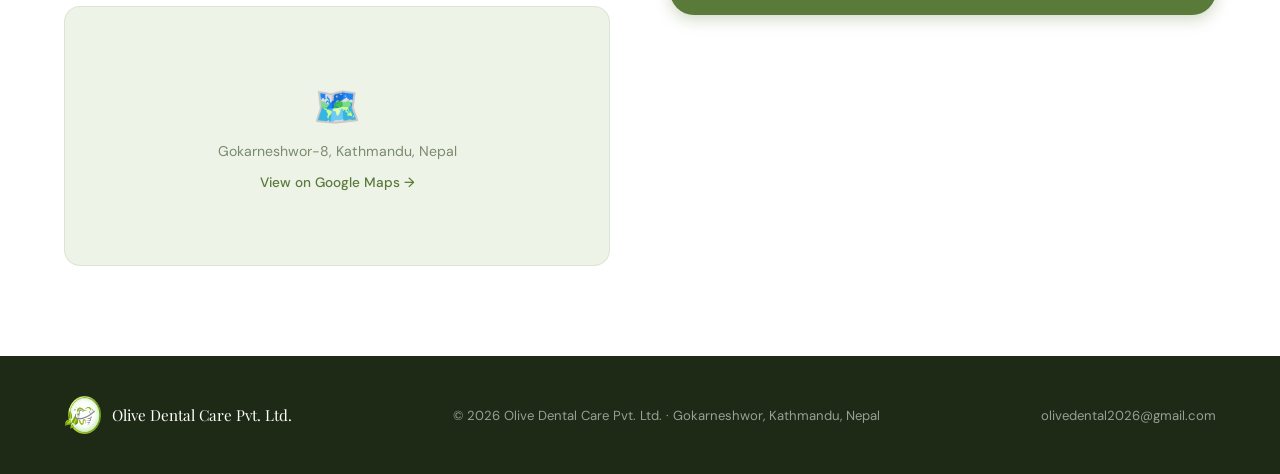
==== commit 5c3a23f9: "seo changes" ====
--- a/contact.html
+++ b/contact.html
@@ -4,11 +4,21 @@
   <meta charset="UTF-8" />
   <meta name="viewport" content="width=device-width, initial-scale=1.0"/>
   <meta name="description" content="Contact Olive Dental Care in Gokarneshwor, Kathmandu to book an appointment or ask about services, opening hours, and location."/>
+  <meta name="google-site-verification" content="mtsyyZ1UPWiDQwqJOBrnK2V1NDoeUWFYy" />
   <meta name="robots" content="index, follow"/>
   <title>Contact | Olive Dental Care</title>
   <link rel="preconnect" href="https://fonts.googleapis.com"/>
   <link rel="preconnect" href="https://fonts.gstatic.com" crossorigin/>
   <link href="https://fonts.googleapis.com/css2?family=Playfair+Display:ital,wght@0,400;0,600;0,700;1,400&family=DM+Sans:wght@300;400;500&display=swap" rel="stylesheet"/>
+  <link rel="canonical" href="https://www.olivedental.com.np/contact.html"/>
+  <meta property="og:title" content="Contact | Olive Dental Care"/>
+  <meta property="og:description" content="Contact Olive Dental Care in Gokarneshwor, Kathmandu to book an appointment or ask about services, opening hours, and location."/>
+  <meta property="og:type" content="website"/>
+  <meta property="og:url" content="https://www.olivedental.com.np/contact.html"/>
+  <meta property="og:image" content="https://www.olivedental.com.np/assets/logo.png"/>
+  <meta name="twitter:card" content="summary_large_image"/>
+  <meta name="twitter:title" content="Contact | Olive Dental Care"/>
+  <meta name="twitter:description" content="Contact Olive Dental Care in Gokarneshwor, Kathmandu to book an appointment or ask about services, opening hours, and location."/>
   <link rel="stylesheet" href="style.css"/>
 </head>
 <body>
@@ -27,21 +37,35 @@
     <li><a href="services.html">Services</a></li>
     <li><a href="why-us.html">Why Us</a></li>
     <li><a href="team.html">Our Doctor</a></li>
-    <li><a href="contact.html">Contact Us</a></li>
     <li><a href="contact.html" class="nav-cta">Book Appointment</a></li>
   </ul>
 </nav>
 <main>
-  <section class="hero" id="home">
-    <div class="hero-content">
-      <div class="hero-badge">Gokarneshwor, Kathmandu</div>
-      <h1>Book an Appointment</h1>
-      <p>Reach out to schedule a visit or ask us anything. We're always happy to hear from you.</p>
-      <div class="hero-actions">
-        <a href="index.html" class="btn-outline">Return Home</a>
-      </div>
+<section class="hero" id="home">
+  <div class="hero-slider">
+    <div class="slide active"><img class="slide-hero1" src="assets/hero-1.jpg" alt="Dentist preparing dental tools for a patient"/></div>
+    <div class="slide"><img src="assets/hero-2.jpg" alt="Dental professional reviewing a patient's x-ray"/></div>
+    <div class="slide"><img src="assets/hero-3.jpg" alt="Modern dental clinic treatment room"/></div>
+    <div class="slide"><img src="assets/hero-4.jpg" alt="Friendly dental team welcoming a patient"/></div>
+    <div class="slide"><img src="assets/hero-5.jpg" alt="Patient smiling after dental treatment"/></div>
+  </div>
+  <div class="hero-content">
+    <div class="hero-badge">Gokarneshwor, Kathmandu</div>
+    <h1>Book an Appointment</h1>
+    <p>Reach out to schedule a visit or ask us anything. We're always happy to hear from you.</p>
+    <div class="hero-actions">
+      <a href="index.html" class="btn-outline">Return Home</a>
     </div>
-  </section>
+  </div>
+  <div class="hero-dots">
+    <button class="slide-dot active" aria-label="Show image 1"></button>
+    <button class="slide-dot" aria-label="Show image 2"></button>
+    <button class="slide-dot" aria-label="Show image 3"></button>
+    <button class="slide-dot" aria-label="Show image 4"></button>
+    <button class="slide-dot" aria-label="Show image 5"></button>
+  </div>
+  <div class="hero-progress" id="hero-progress"></div>
+</section>
 
   <section id="contact">
     <div class="reveal">
@@ -137,4 +161,4 @@
 </footer>
 <script src="script.js"></script>
 </body>
-</html>+</html>
